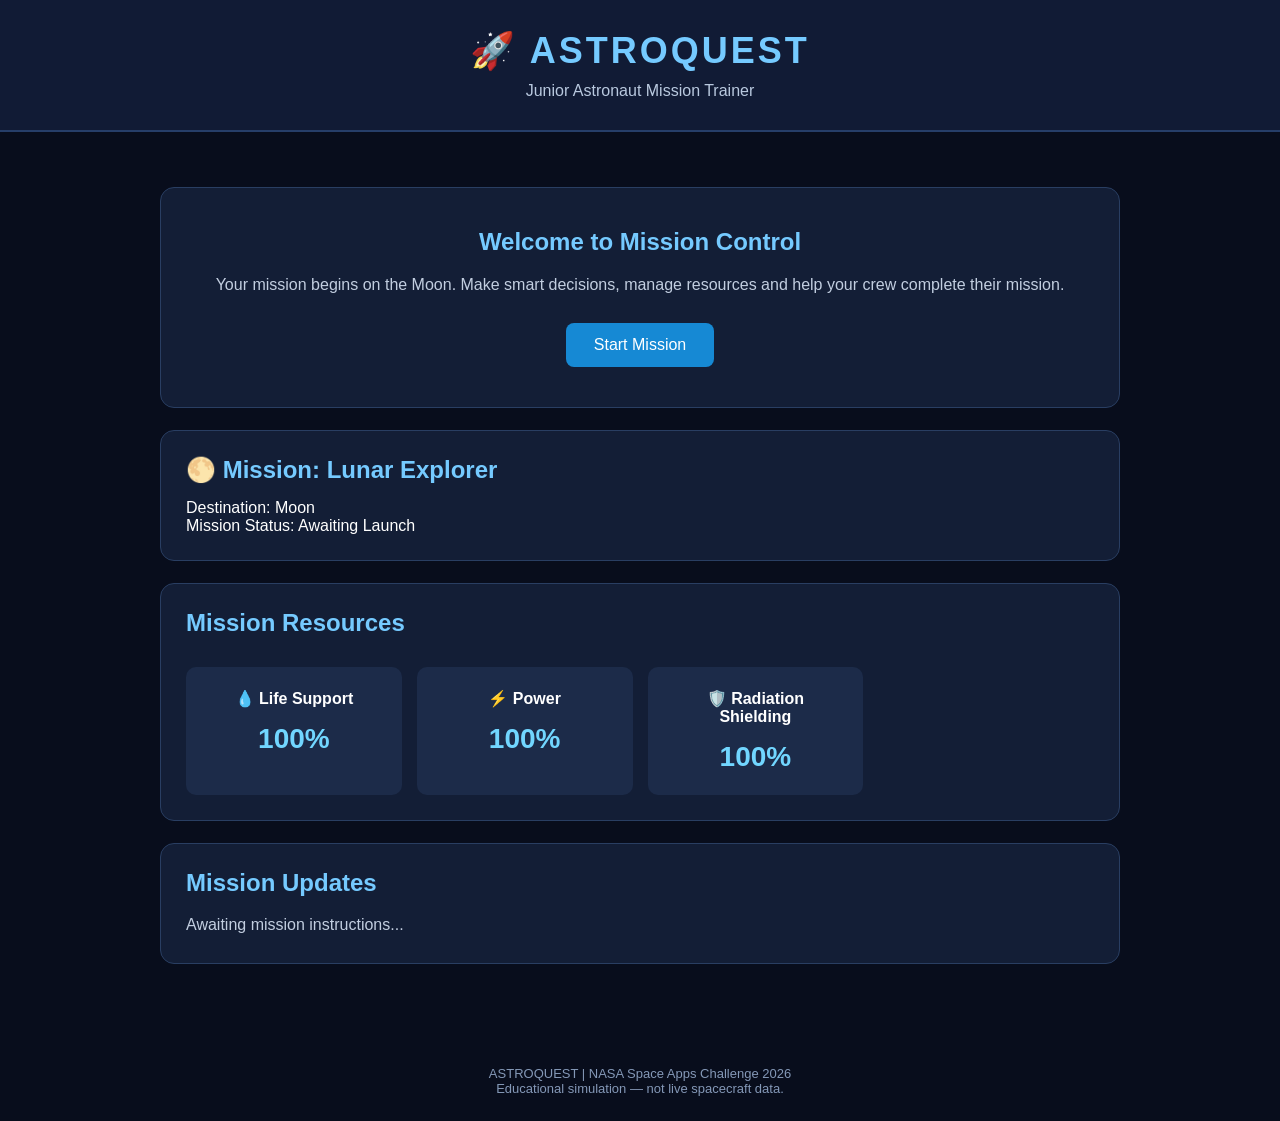
==== index.html @ a0cc0a8f "Build first interactive mission prototype" ====
<!DOCTYPE html>
<html lang="en">
<head>
    <meta charset="UTF-8">
    <meta name="viewport" content="width=device-width, initial-scale=1.0">
    <title>ASTROQUEST | Mission Control</title>
    <link rel="stylesheet" href="style.css">
</head>

<body>

    <header>
        <h1>🚀 ASTROQUEST</h1>
        <p>Junior Astronaut Mission Trainer</p>
    </header>

    <main>
        <section class="welcome">
            <h2>Welcome to Mission Control</h2>
            <p>
                Your mission begins on the Moon.
                Make smart decisions, manage resources
                and help your crew complete their mission.
            </p>
            <button id="startMission">Start Mission</button>
        </section>

        <section class="mission">
            <h2>🌕 Mission: Lunar Explorer</h2>
            <p>Destination: Moon</p>
            <p>Mission Status: Awaiting Launch</p>
        </section>

        <section class="resources">
            <h2>Mission Resources</h2>

            <div class="resource-card">
                <h3>💧 Life Support</h3>
                <p id="lifeSupport">100%</p>
            </div>

            <div class="resource-card">
                <h3>⚡ Power</h3>
                <p id="power">100%</p>
            </div>

            <div class="resource-card">
                <h3>🛡️ Radiation Shielding</h3>
                <p id="shielding">100%</p>
            </div>
        </section>

        <section class="event">
            <h2>Mission Updates</h2>
            <p id="missionMessage">
                Awaiting mission instructions...
            </p>
        </section>
    </main>

    <footer>
        <p>ASTROQUEST | NASA Space Apps Challenge 2026</p>
        <p>Educational simulation — not live spacecraft data.</p>
    </footer>

    <script src="script.js"></script>

</body>
</html>
---- style.css ----
* {
    margin: 0;
    padding: 0;
    box-sizing: border-box;
}

body {
    font-family: Arial, sans-serif;
    background: #080d1c;
    color: white;
    min-height: 100vh;
}

header {
    text-align: center;
    padding: 30px 15px;
    background: #111b35;
    border-bottom: 2px solid #263e69;
}

header h1 {
    color: #75caff;
    font-size: 36px;
    letter-spacing: 3px;
}

header p {
    color: #b9c9df;
    margin-top: 10px;
}

main {
    max-width: 1000px;
    margin: 35px auto;
    padding: 20px;
}

section {
    background: #131e36;
    padding: 25px;
    margin-bottom: 22px;
    border: 1px solid #293e62;
    border-radius: 14px;
}

h2 {
    color: #75caff;
    margin-bottom: 15px;
}

.welcome {
    text-align: center;
    padding: 40px 25px;
}

.welcome p {
    color: #c2cee0;
    line-height: 1.7;
    margin-bottom: 25px;
}

button {
    background: #1689d4;
    color: white;
    border: none;
    padding: 13px 28px;
    border-radius: 8px;
    font-size: 16px;
    cursor: pointer;
}

button:hover {
    background: #36a9f2;
}

.resources {
    display: grid;
    grid-template-columns: repeat(auto-fit, minmax(200px, 1fr));
    gap: 15px;
}

.resources h2 {
    grid-column: 1 / -1;
}

.resource-card {
    background: #1c2b49;
    padding: 22px;
    border-radius: 10px;
    text-align: center;
}

.resource-card h3 {
    font-size: 16px;
    margin-bottom: 15px;
}

.resource-card p {
    color: #71d6ff;
    font-size: 28px;
    font-weight: bold;
}

.event p {
    color: #c2cee0;
    line-height: 1.6;
}

footer {
    text-align: center;
    padding: 25px;
    color: #8498b7;
    font-size: 13px;
}
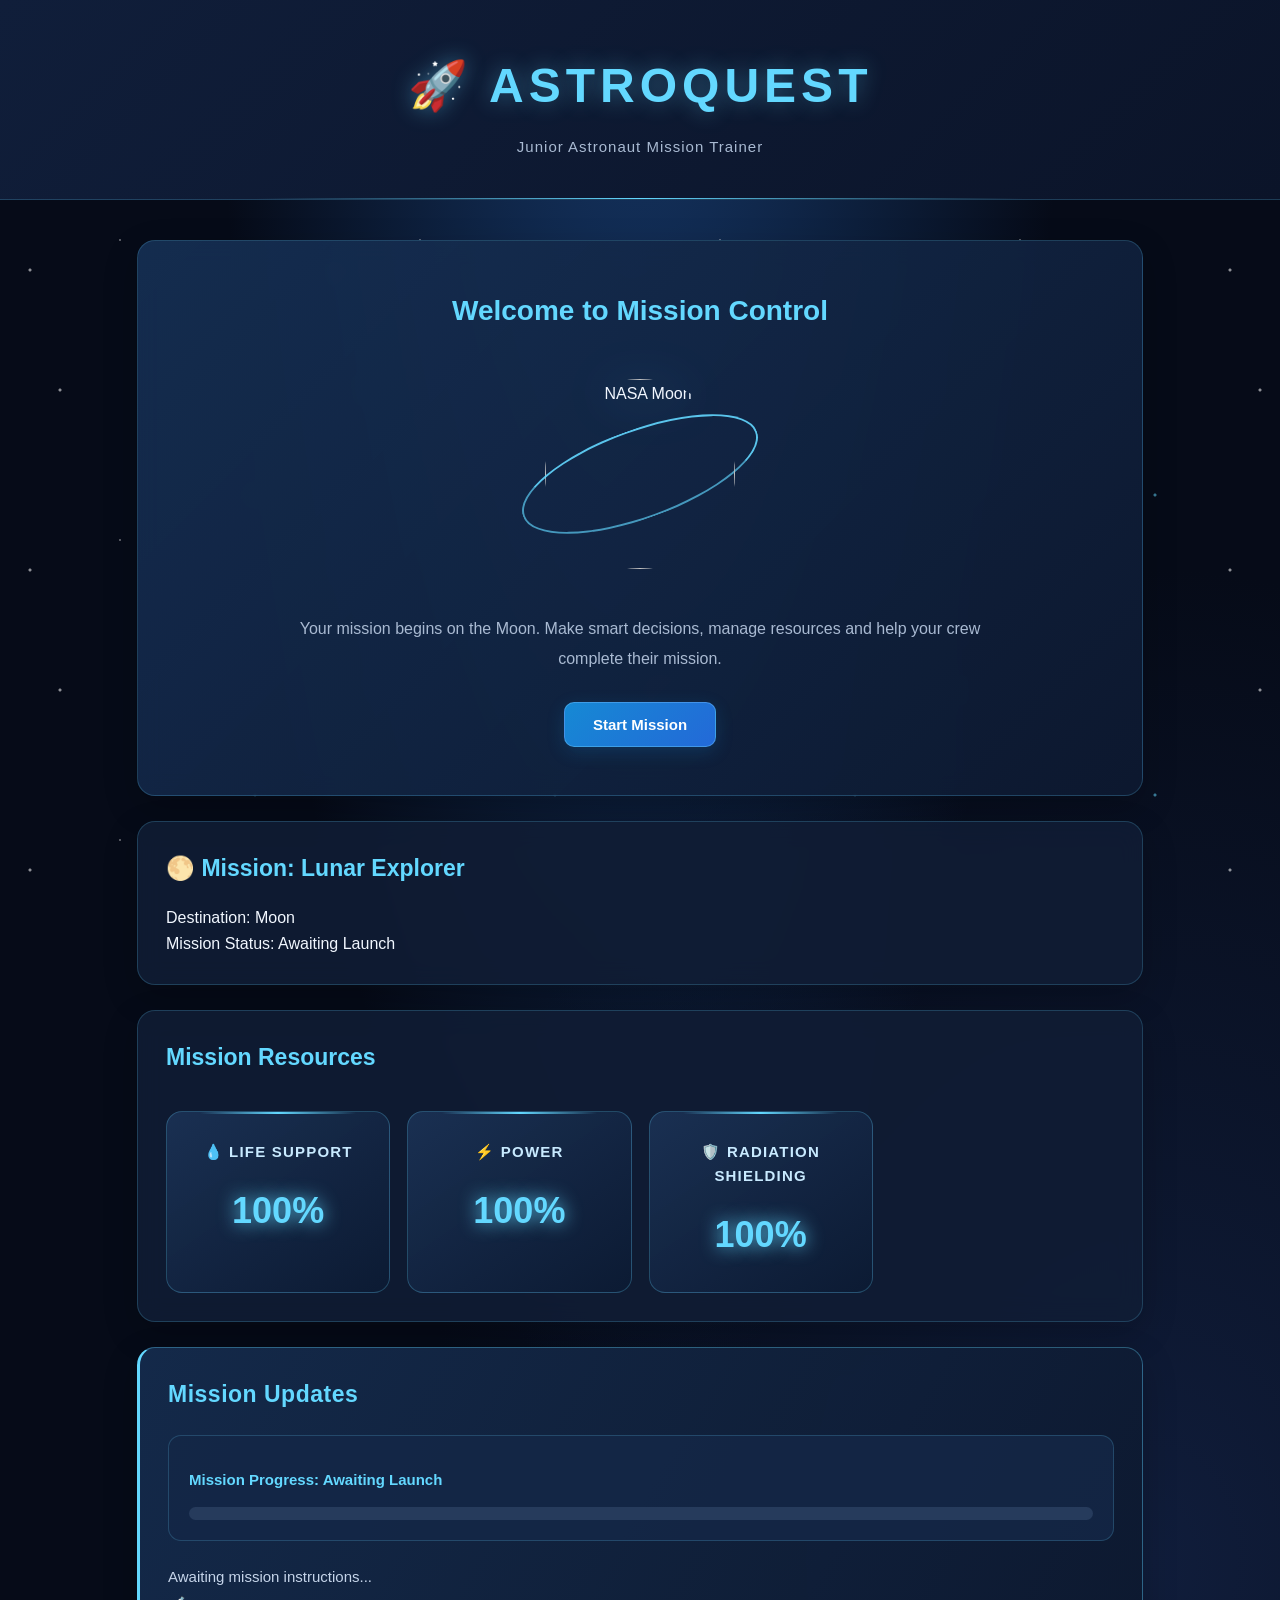
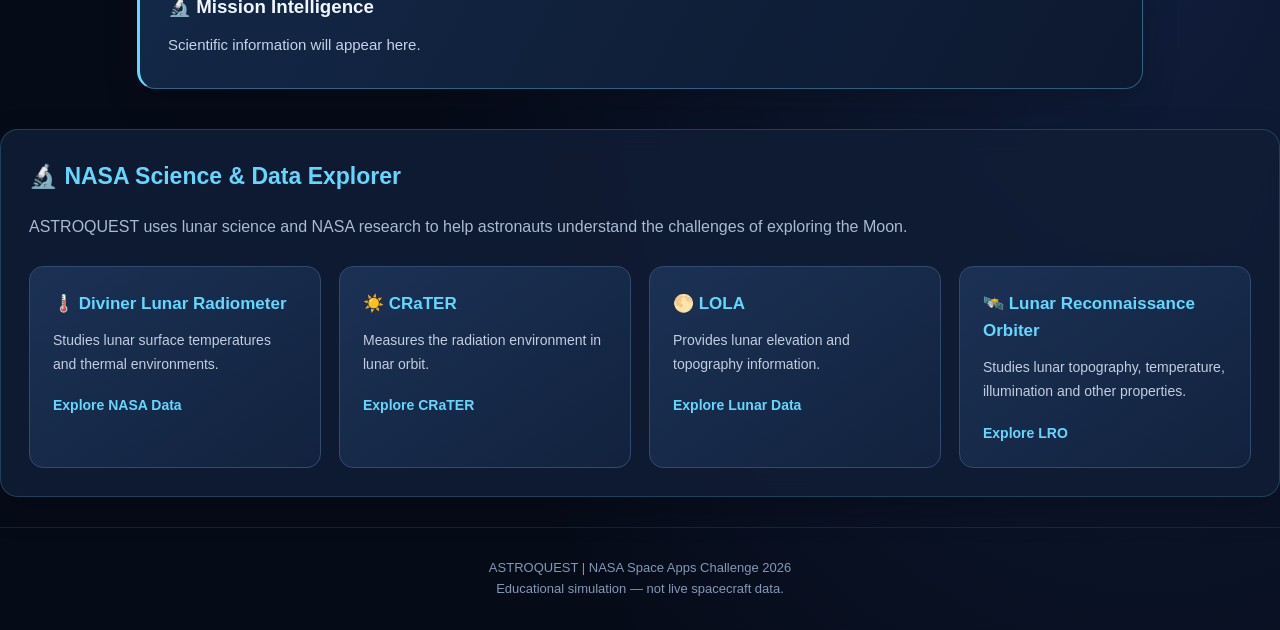
==== commit 9cd09930: "Finalize ASTROQUEST mission control interface" ====
--- a/index.html
+++ b/index.html
@@ -1,4 +1,4 @@
-<!DOCTYPE html>
+<DOCTYPE html>
 <html lang="en">
 <head>
     <meta charset="UTF-8">
@@ -17,6 +17,14 @@
     <main>
         <section class="welcome">
             <h2>Welcome to Mission Control</h2>
+            <div class="moon-container">
+    <img
+        src="https://svs.gsfc.nasa.gov/vis/a000000/a005000/a005001/moon_mosaic_print.jpg"
+        alt="NASA Moon"
+        class="hero-moon"
+        onerror="this.style.display='none'; console.log('Moon image failed to load');"
+    >
+</div>
             <p>
                 Your mission begins on the Moon.
                 Make smart decisions, manage resources
@@ -52,11 +60,82 @@
 
         <section class="event">
             <h2>Mission Updates</h2>
+            <div class="progress-panel">
+    <p id="progressText">Mission Progress: Awaiting Launch</p>
+
+    <div class="progress-track">
+        <div id="progressBar" class="progress-fill"></div>
+    </div>
+</div>
             <p id="missionMessage">
                 Awaiting mission instructions...
-            </p>
+            </p><!
+            <div class="science-info">
+    <h3>🔬 Mission Intelligence</h3>
+    <p id="scienceMessage">
+        Scientific information will appear here.
+    </p>
+</div>
         </section>
     </main>
+
+    <section class="science">
+    <h2>🔬 NASA Science & Data Explorer</h2>
+
+    <p>
+        ASTROQUEST uses lunar science and NASA research
+        to help astronauts understand the challenges
+        of exploring the Moon.
+    </p>
+
+    <div class="science-grid">
+
+        <div class="science-card">
+            <h3>🌡️ Diviner Lunar Radiometer</h3>
+            <p>
+                Studies lunar surface temperatures
+                and thermal environments.
+            </p>
+            <a href="https://pds.nasa.gov/" target="_blank">
+                Explore NASA Data
+            </a>
+        </div>
+
+        <div class="science-card">
+            <h3>☀️ CRaTER</h3>
+            <p>
+                Measures the radiation environment
+                in lunar orbit.
+            </p>
+            <a href="https://crater-web.sr.unh.edu/" target="_blank">
+                Explore CRaTER
+            </a>
+        </div>
+
+        <div class="science-card">
+            <h3>🌕 LOLA</h3>
+            <p>
+                Provides lunar elevation and
+                topography information.
+            </p>
+            <a href="https://ode.rsl.wustl.edu/moon/" target="_blank">
+                Explore Lunar Data
+            </a>
+        </div>
+
+        <div class="science-card">
+            <h3>🛰️ Lunar Reconnaissance Orbiter</h3>
+            <p>
+                Studies lunar topography, temperature,
+                illumination and other properties.
+            </p>
+            <a href="https://science.nasa.gov/mission/lro/" target="_blank">
+                Explore LRO
+            </a>
+        </div>
+
+    </div>
+</section>
 
     <footer>
         <p>ASTROQUEST | NASA Space Apps Challenge 2026</p>
--- a/style.css
+++ b/style.css
@@ -1,82 +1,158 @@
+/* =====================================
+   ASTROQUEST — MISSION CONTROL THEME
+   ===================================== */
+
 * {
     margin: 0;
     padding: 0;
     box-sizing: border-box;
 }
 
+:root {
+    --bg: #060b18;
+    --panel: rgba(17, 29, 53, 0.88);
+    --panel-light: #172847;
+    --cyan: #63d8ff;
+    --blue: #318bff;
+    --text: #f1f7ff;
+    --muted: #a9bad2;
+    --border: rgba(99, 216, 255, 0.2);
+}
+
+html {
+    scroll-behavior: smooth;
+}
+
 body {
     font-family: Arial, sans-serif;
-    background: #080d1c;
-    color: white;
+    background:
+        radial-gradient(ellipse at 50% -15%, #173c70 0%, transparent 48%),
+        radial-gradient(ellipse at 90% 70%, #101d3b 0%, transparent 45%),
+        var(--bg);
+    color: var(--text);
     min-height: 100vh;
-}
+    line-height: 1.6;
+}
+
+/* HEADER */
 
 header {
     text-align: center;
-    padding: 30px 15px;
-    background: #111b35;
-    border-bottom: 2px solid #263e69;
+    padding: 48px 20px 40px;
+    background: linear-gradient(135deg, #101e3a, #0b1429);
+    border-bottom: 1px solid var(--border);
+    position: relative;
+    overflow: hidden;
+}
+
+header::after {
+    content: "";
+    position: absolute;
+    bottom: 0;
+    left: 20%;
+    width: 60%;
+    height: 1px;
+    background: linear-gradient(90deg, transparent, var(--cyan), transparent);
 }
 
 header h1 {
-    color: #75caff;
-    font-size: 36px;
-    letter-spacing: 3px;
+    color: var(--cyan);
+    font-size: clamp(30px, 5vw, 48px);
+    letter-spacing: 5px;
+    text-shadow: 0 0 22px rgba(99, 216, 255, 0.4);
 }
 
 header p {
-    color: #b9c9df;
+    color: var(--muted);
     margin-top: 10px;
-}
+    letter-spacing: 1px;
+    font-size: 15px;
+}
+
+/* MAIN LAYOUT */
 
 main {
-    max-width: 1000px;
-    margin: 35px auto;
-    padding: 20px;
+    max-width: 1050px;
+    margin: 40px auto;
+    padding: 0 22px;
 }
 
 section {
-    background: #131e36;
-    padding: 25px;
-    margin-bottom: 22px;
-    border: 1px solid #293e62;
-    border-radius: 14px;
+    background: var(--panel);
+    backdrop-filter: blur(12px);
+    -webkit-backdrop-filter: blur(12px);
+    padding: 28px;
+    margin-bottom: 25px;
+    border: 1px solid var(--border);
+    border-radius: 18px;
+    box-shadow: 0 12px 35px rgba(0, 0, 0, 0.2);
+    transition: border-color 0.25s ease, transform 0.25s ease;
 }
 
 h2 {
-    color: #75caff;
-    margin-bottom: 15px;
-}
+    color: var(--cyan);
+    margin-bottom: 18px;
+    font-size: 23px;
+}
+
+/* WELCOME PANEL */
 
 .welcome {
     text-align: center;
-    padding: 40px 25px;
+    padding: 48px 30px;
+    background:
+        linear-gradient(135deg, rgba(22, 48, 85, 0.9), rgba(13, 25, 48, 0.95));
+}
+
+.welcome h2 {
+    font-size: 28px;
 }
 
 .welcome p {
-    color: #c2cee0;
-    line-height: 1.7;
-    margin-bottom: 25px;
-}
+    color: var(--muted);
+    line-height: 1.9;
+    max-width: 720px;
+    margin: 0 auto 28px;
+}
+
+/* BUTTONS */
 
 button {
-    background: #1689d4;
+    background: linear-gradient(135deg, #1689d4, #2369d8);
     color: white;
-    border: none;
+    border: 1px solid rgba(117, 202, 255, 0.4);
     padding: 13px 28px;
-    border-radius: 8px;
-    font-size: 16px;
+    border-radius: 10px;
+    font-size: 15px;
+    font-weight: bold;
     cursor: pointer;
+    transition: all 0.25s ease;
+    box-shadow: 0 5px 18px rgba(22, 137, 212, 0.2);
 }
 
 button:hover {
-    background: #36a9f2;
-}
+    background: linear-gradient(135deg, #36b8f5, #347fff);
+    transform: translateY(-2px);
+    box-shadow: 0 8px 24px rgba(54, 169, 242, 0.3);
+}
+
+button:active {
+    transform: translateY(0);
+}
+
+button:disabled {
+    opacity: 0.5;
+    cursor: not-allowed;
+    transform: none;
+    box-shadow: none;
+}
+
+/* RESOURCE DASHBOARD */
 
 .resources {
     display: grid;
     grid-template-columns: repeat(auto-fit, minmax(200px, 1fr));
-    gap: 15px;
+    gap: 17px;
 }
 
 .resources h2 {
@@ -84,31 +160,497 @@
 }
 
 .resource-card {
-    background: #1c2b49;
-    padding: 22px;
-    border-radius: 10px;
+    background: linear-gradient(145deg, #1b3154, #12223e);
+    padding: 25px 18px;
+    border: 1px solid var(--border);
+    border-radius: 14px;
     text-align: center;
+    transition: transform 0.25s ease, border-color 0.25s ease;
+}
+
+.resource-card:hover {
+    transform: translateY(-5px);
+    border-color: var(--cyan);
 }
 
 .resource-card h3 {
     font-size: 16px;
+    margin-bottom: 13px;
+    color: #dcecff;
+}
+
+.resource-card p {
+    color: var(--cyan);
+    font-size: 32px;
+    font-weight: bold;
+    text-shadow: 0 0 15px rgba(99, 216, 255, 0.2);
+}
+
+/* RESOURCE STATUS */
+
+.resource-healthy {
+    color: #4ade80 !important;
+}
+
+.resource-warning {
+    color: #facc15 !important;
+    animation: resourcePulse 1.5s infinite;
+}
+
+.resource-critical {
+    color: #ff5252 !important;
+    animation: resourcePulse 0.8s infinite;
+}
+
+@keyframes resourcePulse {
+    50% {
+        opacity: 0.55;
+    }
+}
+
+/* MISSION EVENT */
+
+.event {
+    border-color: rgba(99, 216, 255, 0.35);
+}
+
+.event h2 {
     margin-bottom: 15px;
 }
 
-.resource-card p {
-    color: #71d6ff;
-    font-size: 28px;
+.event p {
+    color: #c5d4e9;
+    line-height: 1.8;
+}
+
+/* CHOICES */
+
+#choices {
+    display: flex;
+    flex-wrap: wrap;
+    gap: 13px;
+    margin-top: 24px;
+}
+
+#choices button {
+    flex: 1 1 220px;
+    min-height: 52px;
+}
+
+/* MISSION PROGRESS */
+
+.progress-panel {
+    margin: 22px 0;
+    padding: 20px;
+    background: rgba(20, 39, 71, 0.85);
+    border: 1px solid var(--border);
+    border-radius: 13px;
+}
+
+#progressText {
+    display: block;
+    color: var(--cyan);
     font-weight: bold;
-}
-
-.event p {
+    margin-bottom: 13px;
+}
+
+.progress-track {
+    width: 100%;
+    height: 13px;
+    background: #263b5c;
+    border-radius: 20px;
+    overflow: hidden;
+}
+
+.progress-fill {
+    width: 0%;
+    height: 100%;
+    background: linear-gradient(90deg, #00b4d8, #63d8ff);
+    border-radius: 20px;
+    box-shadow: 0 0 15px rgba(99, 216, 255, 0.5);
+    transition: width 0.5s ease;
+}
+
+/* NASA SCIENCE EXPLORER */
+
+.science > p {
+    color: var(--muted);
+    line-height: 1.8;
+    margin-bottom: 24px;
+}
+
+.science-grid {
+    display: grid;
+    grid-template-columns: repeat(auto-fit, minmax(220px, 1fr));
+    gap: 18px;
+}
+
+.science-card {
+    background: linear-gradient(145deg, #1b3154, #12223e);
+    padding: 23px;
+    border: 1px solid #304b70;
+    border-radius: 14px;
+    transition: all 0.25s ease;
+}
+
+.science-card:hover {
+    transform: translateY(-5px);
+    border-color: var(--cyan);
+    box-shadow: 0 8px 24px rgba(0, 160, 255, 0.12);
+}
+
+.science-card h3 {
+    color: var(--cyan);
+    margin-bottom: 12px;
+    font-size: 17px;
+}
+
+.science-card p {
     color: #c2cee0;
-    line-height: 1.6;
-}
+    line-height: 1.7;
+    margin-bottom: 18px;
+    font-size: 14px;
+}
+
+.science-card a {
+    color: var(--cyan);
+    text-decoration: none;
+    font-weight: bold;
+    font-size: 14px;
+}
+
+.science-card a:hover {
+    text-decoration: underline;
+}
+
+/* FOOTER */
 
 footer {
     text-align: center;
-    padding: 25px;
+    padding: 30px 20px;
     color: #8498b7;
     font-size: 13px;
-}+    border-top: 1px solid rgba(99, 216, 255, 0.12);
+    margin-top: 30px;
+}
+
+/* RESULTS AND DYNAMIC CONTENT */
+
+#results {
+    border-color: rgba(99, 216, 255, 0.4);
+}
+
+main > section:last-child {
+    margin-bottom: 30px;
+}
+
+/* RESPONSIVE DESIGN */
+
+@media (max-width: 600px) {
+    header {
+        padding: 35px 15px;
+    }
+
+    header h1 {
+        letter-spacing: 3px;
+    }
+
+    main {
+        margin: 25px auto;
+        padding: 0 13px;
+    }
+
+    section {
+        padding: 21px 17px;
+        border-radius: 14px;
+    }
+
+    .welcome {
+        padding: 35px 18px;
+    }
+
+    .welcome h2 {
+        font-size: 23px;
+    }
+
+    .resources {
+        grid-template-columns: 1fr;
+    }
+
+    .science-grid {
+        grid-template-columns: 1fr;
+    }
+
+    #choices {
+        flex-direction: column;
+    }
+
+    #choices button {
+        width: 100%;
+    }
+}
+/* MOON HERO IMAGE */
+
+.moon-container {
+    display: flex;
+    justify-content: center;
+    margin: 25px auto;
+}
+
+.hero-moon {
+    width: 190px;
+    height: 190px;
+    object-fit: contain;
+    border-radius: 50%;
+    filter: drop-shadow(0 0 25px rgba(99, 216, 255, 0.3));
+    animation: moonFloat 5s ease-in-out infinite;
+}
+
+@keyframes moonFloat {
+    0%, 100% {
+        transform: translateY(0);
+    }
+    50% {
+        transform: translateY(-9px);
+    }
+}
+body::before {
+    content: "";
+    position: fixed;
+    inset: 0;
+    pointer-events: none;
+    z-index: -1;
+    background-image:
+        radial-gradient(2px 2px at 20% 30%, white 50%, transparent 100%),
+        radial-gradient(1px 1px at 70% 20%, white 50%, transparent 100%),
+        radial-gradient(2px 2px at 85% 65%, #63d8ff 50%, transparent 100%),
+        radial-gradient(1px 1px at 40% 80%, white 50%, transparent 100%),
+        radial-gradient(2px 2px at 10% 90%, white 50%, transparent 100%);
+    background-size: 300px 300px;
+    opacity: 0.55;
+}
+.moon-container {
+    display: flex !important;
+    justify-content: center;
+    align-items: center;
+    width: 100%;
+    margin: 25px auto;
+    min-height: 200px;
+}
+
+.hero-moon {
+    display: block !important;
+    width: 190px !important;
+    height: 190px !important;
+    object-fit: contain;
+    border-radius: 50%;
+    filter: drop-shadow(0 0 25px rgba(99, 216, 255, 0.4));
+}
+.moon-container {
+    display: flex !important;
+    justify-content: center;
+    align-items: center;
+    width: 100%;
+    margin: 25px auto;
+    min-height: 200px;
+}
+
+.hero-moon {
+    display: block !important;
+    width: 190px !important;
+    height: 190px !important;
+    object-fit: contain;
+    border-radius: 50%;
+    filter: drop-shadow(0 0 25px rgba(99, 216, 255, 0.4));
+}
+.moon-container {
+    display: flex !important;
+    justify-content: center;
+    align-items: center;
+    width: 100%;
+    margin: 25px auto;
+    min-height: 200px;
+}
+
+.hero-moon {
+    display: block !important;
+    width: 190px !important;
+    height: 190px !important;
+    object-fit: contain;
+    border-radius: 50%;
+    filter: drop-shadow(0 0 25px rgba(99, 216, 255, 0.4));
+}
+
+
+/* LUNAR ORBIT EFFECT */
+
+.moon-container {
+    position: relative;
+    isolation: isolate;
+    min-height: 230px;
+}
+
+
+/* 3D LUNAR ORBIT */
+
+.moon-container {
+    position: relative;
+    isolation: isolate;
+}
+
+.moon-container::before,
+.moon-container::after {
+    content: "";
+    position: absolute;
+    top: 50%;
+    left: 50%;
+    width: 245px;
+    height: 85px;
+    border: 2px solid transparent;
+    border-radius: 50%;
+    transform: translate(-50%, -50%) rotate(-20deg);
+    pointer-events: none;
+}
+
+.moon-container::before {
+    border-top-color: rgba(99, 216, 255, 0.9);
+    border-right-color: rgba(99, 216, 255, 0.9);
+    z-index: 2;
+}
+
+.moon-container::after {
+    border-bottom-color: rgba(99, 216, 255, 0.65);
+    border-left-color: rgba(99, 216, 255, 0.65);
+    z-index: 0;
+}
+
+.hero-moon {
+    position: relative;
+    z-index: 1;
+}
+
+
+.hero-moon {
+    position: relative;
+    z-index: 1;
+    display: block;
+    width: 190px;
+    height: 190px;
+    object-fit: contain;
+    border-radius: 50%;
+    filter: drop-shadow(0 0 25px rgba(99, 216, 255, 0.4));
+}
+
+/* =================================
+   ASTROQUEST RESOURCE CONTROL PANEL
+   ================================= */
+
+.resource-card {
+    position: relative;
+    overflow: hidden;
+    background: linear-gradient(
+        145deg,
+        rgba(27, 49, 84, 0.95),
+        rgba(12, 27, 51, 0.98)
+    );
+    padding: 28px 20px;
+    border: 1px solid rgba(99, 216, 255, 0.25);
+    border-radius: 16px;
+    text-align: center;
+    transition: all 0.3s ease;
+}
+
+.resource-card::before {
+    content: "";
+    position: absolute;
+    top: 0;
+    left: 15%;
+    width: 70%;
+    height: 2px;
+    background: linear-gradient(
+        90deg,
+        transparent,
+        #63d8ff,
+        transparent
+    );
+}
+
+.resource-card:hover {
+    transform: translateY(-6px);
+    border-color: #63d8ff;
+    box-shadow: 0 8px 28px rgba(49, 139, 255, 0.18);
+}
+
+.resource-card h3 {
+    color: #c8eaff;
+    font-size: 15px;
+    text-transform: uppercase;
+    letter-spacing: 1.2px;
+    margin-bottom: 18px;
+}
+
+.resource-card p {
+    font-size: 36px;
+    font-weight: bold;
+    margin-top: 5px;
+    text-shadow: 0 0 18px currentColor;
+}
+
+/* RESOURCE STATUS GLOW */
+
+.resource-healthy {
+    color: #4ade80 !important;
+    text-shadow: 0 0 15px rgba(74, 222, 128, 0.35);
+}
+
+.resource-warning {
+    color: #facc15 !important;
+    text-shadow: 0 0 15px rgba(250, 204, 21, 0.35);
+}
+
+.resource-critical {
+    color: #ff5252 !important;
+    text-shadow: 0 0 15px rgba(255, 82, 82, 0.4);
+}
+
+/* MISSION CONTROL EVENT PANEL */
+
+.event {
+    position: relative;
+    overflow: hidden;
+    border-left: 3px solid #63d8ff;
+    background: linear-gradient(
+        120deg,
+        rgba(20, 42, 75, 0.98),
+        rgba(13, 25, 47, 0.98)
+    );
+}
+
+.event h2 {
+    letter-spacing: 0.5px;
+}
+
+.event p {
+    font-size: 15px;
+    line-height: 1.9;
+    margin-top: 10px;
+}
+
+/* DECISION CONTROL BUTTONS */
+
+#choices button {
+    background: linear-gradient(135deg, #173d68, #14558a);
+    border: 1px solid rgba(99, 216, 255, 0.4);
+    color: #e5f6ff;
+    border-radius: 11px;
+    padding: 15px 18px;
+    transition: all 0.25s ease;
+}
+
+#choices button:hover {
+    background: linear-gradient(135deg, #176ba7, #1689d4);
+    border-color: #8be3ff;
+    box-shadow: 0 0 18px rgba(99, 216, 255, 0.2);
+    transform: translateY(-3px);
+}
+
